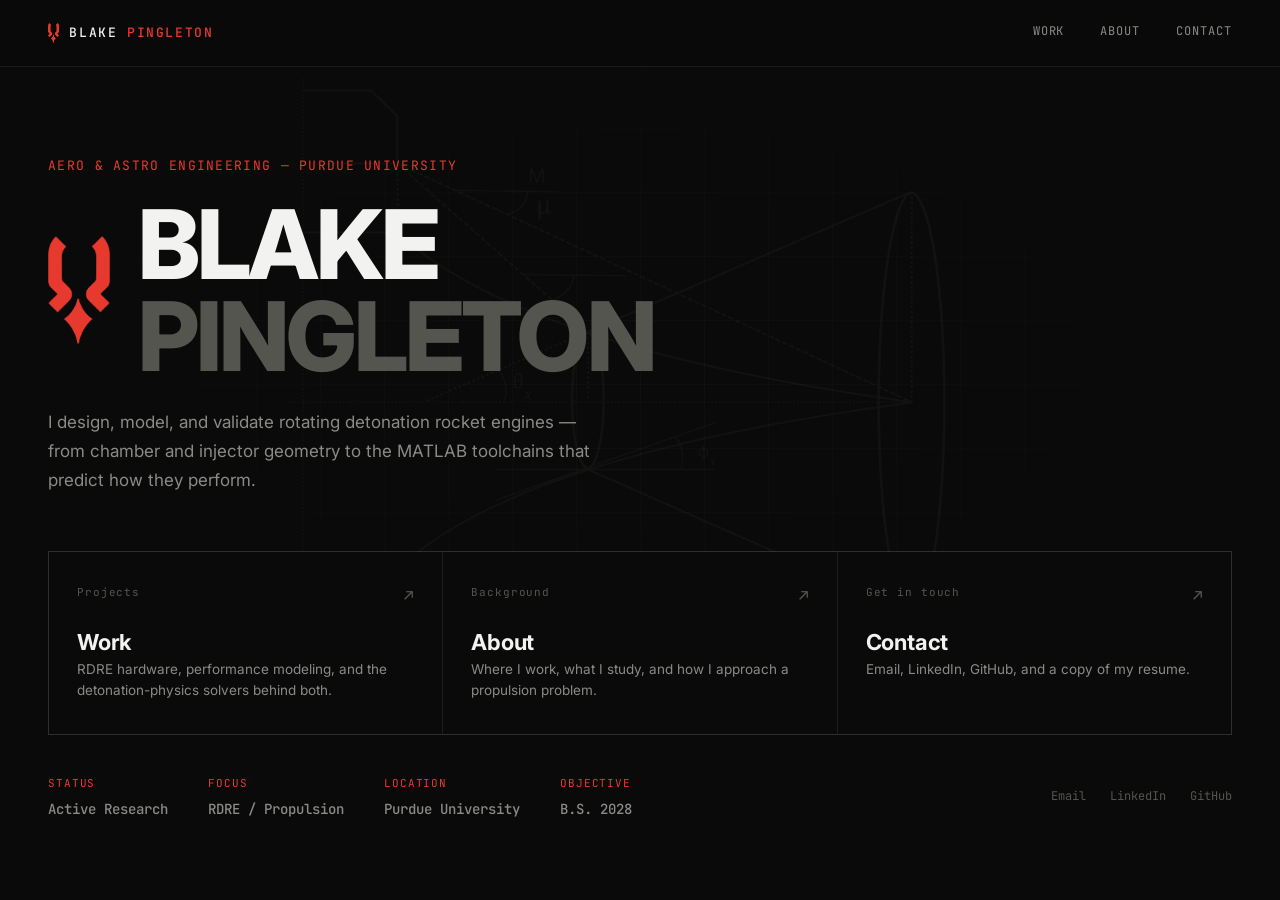
==== index.html @ a46822d8 "Add files via upload" ====
<!DOCTYPE html>
<html lang="en">
<head>
<meta charset="UTF-8">
<meta name="viewport" content="width=device-width, initial-scale=1.0">
<title>Blake Pingleton — Propulsion Engineering</title>
<link rel="icon" type="image/png" href="[data-uri]">
<link rel="stylesheet" href="styles.css">
</head>
<body>

<div class="bg-emblem"></div>

<nav>
  <a href="index.html" class="nav-logo"><img src="[data-uri]" alt=""> BLAKE <span>PINGLETON</span></a>
  <div class="nav-links">
    <a href="work.html">Work</a>
    <a href="about.html">About</a>
    <a href="contact.html">Contact</a>
  </div>
</nav>

<section class="hub" style="border-top:none;">
  <div class="grid-backdrop"></div>

  <div class="hub-eyebrow">Aero &amp; Astro Engineering — Purdue University</div>

  <div class="hub-lockup">
    <img src="[data-uri]" alt="Blake Pingleton mark" class="hub-mark">
    <h1 class="hub-name">BLAKE<span class="last">PINGLETON</span></h1>
  </div>

  <p class="hub-sub">I design, model, and validate rotating detonation rocket engines — from chamber and injector geometry to the MATLAB toolchains that predict how they perform.</p>

  <div class="hub-tiles">
    <a href="work.html" class="hub-tile">
      <div class="hub-tile-top">
        <span class="hub-tile-index">Projects</span>
        <span class="hub-tile-arrow">↗</span>
      </div>
      <div>
        <h3>Work</h3>
        <p>RDRE hardware, performance modeling, and the detonation-physics solvers behind both.</p>
      </div>
    </a>
    <a href="about.html" class="hub-tile">
      <div class="hub-tile-top">
        <span class="hub-tile-index">Background</span>
        <span class="hub-tile-arrow">↗</span>
      </div>
      <div>
        <h3>About</h3>
        <p>Where I work, what I study, and how I approach a propulsion problem.</p>
      </div>
    </a>
    <a href="contact.html" class="hub-tile">
      <div class="hub-tile-top">
        <span class="hub-tile-index">Get in touch</span>
        <span class="hub-tile-arrow">↗</span>
      </div>
      <div>
        <h3>Contact</h3>
        <p>Email, LinkedIn, GitHub, and a copy of my resume.</p>
      </div>
    </a>
  </div>

  <div class="hub-footer">
    <div class="hub-statgrid">
      <div class="hub-stat">
        <div class="hub-stat-label">Status</div>
        <div class="hub-stat-value">Active Research</div>
      </div>
      <div class="hub-stat">
        <div class="hub-stat-label">Focus</div>
        <div class="hub-stat-value">RDRE / Propulsion</div>
      </div>
      <div class="hub-stat">
        <div class="hub-stat-label">Location</div>
        <div class="hub-stat-value">Purdue University</div>
      </div>
      <div class="hub-stat">
        <div class="hub-stat-label">Objective</div>
        <div class="hub-stat-value">B.S. 2028</div>
      </div>
    </div>
    <div class="hub-quicklinks">
      <a href="mailto:bpingle@purdue.edu">Email</a>
      <a href="https://www.linkedin.com/in/24bapingleton">LinkedIn</a>
      <a href="#">GitHub</a>
    </div>
  </div>
</section>

<script src="script.js"></script>
</body>
</html>
---- styles.css ----
@import url('https://fonts.googleapis.com/css2?family=JetBrains+Mono:wght@400;500;600&family=Inter:wght@400;500;600;700;800&display=swap');

:root {
  --bg: #0a0a0a;
  --bg-raised: #121212;
  --line: rgba(255,255,255,0.08);
  --line-strong: rgba(255,255,255,0.16);
  --text: #f2f2f0;
  --text-dim: #8a8a86;
  --text-faint: #55554f;
  --red: #e8392f;
  --red-dim: #8a221c;
  --mono: 'JetBrains Mono', monospace;
  --sans: 'Inter', sans-serif;
}

* { margin: 0; padding: 0; box-sizing: border-box; }
html { scroll-behavior: smooth; }
body {
  background: var(--bg);
  color: var(--text);
  font-family: var(--sans);
  line-height: 1.5;
  -webkit-font-smoothing: antialiased;
}
a { color: inherit; text-decoration: none; }
::selection { background: var(--red); color: #fff; }
img { display: block; max-width: 100%; }

@media (prefers-reduced-motion: reduce) {
  *, *::before, *::after { animation-duration: 0.01ms !important; animation-iteration-count: 1 !important; transition-duration: 0.01ms !important; scroll-behavior: auto !important; }
}

:focus-visible {
  outline: 1px solid var(--red);
  outline-offset: 3px;
}

/* ---------- GRID BACKDROP ---------- */
.grid-backdrop {
  position: absolute;
  top: 0; left: 0; right: 0; bottom: 0;
  background:
    linear-gradient(var(--line) 1px, transparent 1px),
    linear-gradient(90deg, var(--line) 1px, transparent 1px);
  background-size: 64px 64px;
  opacity: 0.35;
  mask-image: radial-gradient(ellipse 80% 60% at 50% 40%, black 0%, transparent 75%);
  pointer-events: none;
}

/* ---------- NAV ---------- */
nav {
  position: fixed;
  top: 0; left: 0; right: 0;
  z-index: 100;
  display: flex;
  justify-content: space-between;
  align-items: center;
  padding: 22px 48px;
  background: rgba(10,10,10,0.85);
  backdrop-filter: blur(8px);
  border-bottom: 1px solid var(--line);
}

.nav-logo {
  display: flex;
  align-items: center;
  gap: 10px;
  font-family: var(--mono);
  font-size: 13px;
  letter-spacing: 0.12em;
  font-weight: 500;
}
.nav-logo img { height: 20px; width: auto; }
.nav-logo span { color: var(--red); }

.nav-links {
  display: flex;
  gap: 36px;
  font-family: var(--mono);
  font-size: 12px;
  letter-spacing: 0.08em;
  text-transform: uppercase;
}
.nav-links a {
  color: var(--text-dim);
  transition: color 0.2s ease;
  position: relative;
  padding-bottom: 4px;
}
.nav-links a:hover { color: var(--text); }
.nav-links a::after {
  content: '';
  position: absolute;
  bottom: -1px; left: 0;
  width: 0; height: 1px;
  background: var(--red);
  transition: width 0.25s ease;
}
.nav-links a:hover::after { width: 100%; }
.nav-links a.active { color: var(--text); }
.nav-links a.active::after { width: 100%; }

.nav-home {
  color: var(--red) !important;
  font-weight: 600;
}
.nav-home::after { background: var(--red); }

/* ---------- BACKGROUND EMBLEM ---------- */
.bg-emblem {
  position: fixed;
  top: 0; left: 0; right: 0; bottom: 0;
  background-image: url('assets/moc-emblem.png');
  background-repeat: no-repeat;
  background-position: center 30%;
  background-size: min(60vw, 700px) auto;
  opacity: 0.12;
  pointer-events: none;
  z-index: 0;
}

/* ---------- BUTTONS ---------- */
.btn {
  font-family: var(--mono);
  font-size: 13px;
  letter-spacing: 0.05em;
  padding: 14px 28px;
  border: 1px solid var(--line-strong);
  transition: all 0.2s ease;
  display: inline-block;
}
.btn:hover { border-color: var(--red); color: var(--red); }
.btn-primary {
  background: var(--red);
  border-color: var(--red);
  color: #0a0a0a;
  font-weight: 600;
}
.btn-primary:hover { background: transparent; color: var(--red); }

@keyframes fadeUp {
  from { opacity: 0; transform: translateY(16px); }
  to { opacity: 1; transform: translateY(0); }
}

/* ---------- PAGE HEADER (for non-hub pages) ---------- */
.page-header {
  padding: 180px 48px 80px;
  position: relative;
  overflow: hidden;
  border-bottom: 1px solid var(--line);
}
.page-eyebrow {
  font-family: var(--mono);
  font-size: 13px;
  color: var(--red);
  letter-spacing: 0.1em;
  text-transform: uppercase;
  margin-bottom: 20px;
  opacity: 0;
  animation: fadeUp 0.7s ease forwards;
}
.page-title {
  font-size: clamp(40px, 6.5vw, 80px);
  font-weight: 800;
  line-height: 1;
  letter-spacing: -0.03em;
  max-width: 900px;
  opacity: 0;
  animation: fadeUp 0.7s ease 0.08s forwards;
}
.page-sub {
  margin-top: 24px;
  font-size: 17px;
  color: var(--text-dim);
  max-width: 540px;
  line-height: 1.7;
  opacity: 0;
  animation: fadeUp 0.7s ease 0.16s forwards;
}

/* ---------- SECTION SHARED ---------- */
section { padding: 100px 48px; border-top: 1px solid var(--line); }
.section-head {
  display: flex;
  justify-content: space-between;
  align-items: flex-end;
  margin-bottom: 56px;
  flex-wrap: wrap;
  gap: 24px;
}
.section-num {
  font-family: var(--mono);
  font-size: 13px;
  color: var(--red);
  letter-spacing: 0.1em;
  margin-bottom: 12px;
}
.section-title {
  font-size: clamp(28px, 3.6vw, 44px);
  font-weight: 700;
  letter-spacing: -0.02em;
  max-width: 600px;
}
.section-desc { color: var(--text-dim); max-width: 380px; font-size: 15px; line-height: 1.7; }

.reveal { opacity: 0; transform: translateY(24px); transition: opacity 0.7s ease, transform 0.7s ease; }
.reveal.visible { opacity: 1; transform: translateY(0); }

/* ---------- PROJECT GRID / CASE STUDY PREVIEW CARDS ---------- */
.project-grid {
  display: grid;
  grid-template-columns: 1fr 1fr;
  gap: 1px;
  background: var(--line);
}
.project-card {
  background: var(--bg);
  padding: 40px;
  transition: background 0.3s ease;
  position: relative;
  overflow: hidden;
  display: flex;
  flex-direction: column;
}
.project-card:hover { background: var(--bg-raised); }
.project-tag {
  font-family: var(--mono);
  font-size: 11px;
  color: var(--red);
  letter-spacing: 0.08em;
  text-transform: uppercase;
  margin-bottom: 16px;
  display: block;
}
.project-card h3 { font-size: 26px; font-weight: 700; margin-bottom: 14px; letter-spacing: -0.01em; }
.project-card p { color: var(--text-dim); font-size: 14.5px; line-height: 1.7; margin-bottom: 24px; flex-grow: 1; }
.project-meta {
  display: flex;
  gap: 20px;
  font-family: var(--mono);
  font-size: 12px;
  color: var(--text-faint);
  padding-top: 20px;
  border-top: 1px solid var(--line);
  flex-wrap: wrap;
}
.project-link {
  margin-top: 24px;
  font-family: var(--mono);
  font-size: 12px;
  letter-spacing: 0.05em;
  color: var(--text);
  display: inline-flex;
  align-items: center;
  gap: 8px;
  transition: gap 0.2s ease, color 0.2s ease;
}
.project-card:hover .project-link { gap: 12px; color: var(--red); }

.project-visual {
  position: absolute;
  top: 24px;
  right: 24px;
  width: 110px;
  height: 110px;
  opacity: 0.55;
  transition: opacity 0.3s ease, transform 0.3s ease;
  pointer-events: none;
}
.project-visual img {
  width: 100%;
  height: 100%;
  object-fit: contain;
}
.project-card:hover .project-visual {
  opacity: 0.85;
  transform: scale(1.04);
}

/* ---------- HUB (HOMEPAGE) ---------- */
.hub {
  min-height: 100vh;
  display: flex;
  flex-direction: column;
  justify-content: center;
  padding: 140px 48px 64px;
  position: relative;
  overflow: hidden;
}

.hub-lockup {
  display: flex;
  align-items: center;
  gap: 28px;
  opacity: 0;
  animation: fadeUp 0.8s ease 0.05s forwards;
}
.hub-mark { height: clamp(64px, 9vw, 108px); width: auto; flex-shrink: 0; }
.hub-name {
  font-size: clamp(40px, 8vw, 96px);
  font-weight: 800;
  letter-spacing: -0.03em;
  line-height: 0.96;
}
.hub-name .last { display: block; color: var(--text-faint); }

.hub-eyebrow {
  font-family: var(--mono);
  font-size: 13px;
  color: var(--red);
  letter-spacing: 0.1em;
  text-transform: uppercase;
  margin-bottom: 22px;
  opacity: 0;
  animation: fadeUp 0.8s ease forwards;
}

.hub-sub {
  margin-top: 26px;
  font-size: 17px;
  color: var(--text-dim);
  max-width: 560px;
  line-height: 1.7;
  opacity: 0;
  animation: fadeUp 0.8s ease 0.12s forwards;
}

.hub-tiles {
  margin-top: 56px;
  display: grid;
  grid-template-columns: repeat(3, 1fr);
  gap: 1px;
  background: var(--line);
  border: 1px solid var(--line);
  opacity: 0;
  animation: fadeUp 0.8s ease 0.2s forwards;
}

.hub-tile {
  background: var(--bg);
  padding: 32px 28px;
  display: flex;
  flex-direction: column;
  gap: 18px;
  transition: background 0.25s ease;
  position: relative;
}
.hub-tile:hover { background: var(--bg-raised); }

.hub-tile-top {
  display: flex;
  justify-content: space-between;
  align-items: flex-start;
}
.hub-tile-index {
  font-family: var(--mono);
  font-size: 11px;
  color: var(--text-faint);
  letter-spacing: 0.08em;
}
.hub-tile-arrow {
  font-family: var(--mono);
  font-size: 16px;
  color: var(--text-faint);
  transition: transform 0.25s ease, color 0.25s ease;
}
.hub-tile:hover .hub-tile-arrow { transform: translate(4px, -4px); color: var(--red); }

.hub-tile h3 {
  font-size: 22px;
  font-weight: 700;
  letter-spacing: -0.01em;
}
.hub-tile p {
  font-size: 13.5px;
  color: var(--text-dim);
  line-height: 1.6;
}

.hub-footer {
  margin-top: 40px;
  display: flex;
  justify-content: space-between;
  align-items: center;
  flex-wrap: wrap;
  gap: 16px;
  opacity: 0;
  animation: fadeUp 0.8s ease 0.3s forwards;
}
.hub-statgrid {
  display: flex;
  gap: 40px;
  flex-wrap: wrap;
}
.hub-stat-label {
  font-family: var(--mono);
  font-size: 11px;
  color: var(--red);
  letter-spacing: 0.08em;
  text-transform: uppercase;
  margin-bottom: 7px;
}
.hub-stat-value {
  font-family: var(--mono);
  font-size: 14px;
  color: var(--text-dim);
  font-weight: 500;
  white-space: nowrap;
}
.hub-quicklinks {
  display: flex;
  gap: 24px;
  font-family: var(--mono);
  font-size: 12px;
}
.hub-quicklinks a {
  color: var(--text-faint);
  border-bottom: 1px solid transparent;
  padding-bottom: 2px;
  transition: color 0.2s ease, border-color 0.2s ease;
}
.hub-quicklinks a:hover { color: var(--red); border-color: var(--red); }

/* ---------- ABOUT ---------- */
.about-grid { display: grid; grid-template-columns: 1.2fr 1fr; gap: 64px; }
.about-text p { font-size: 17px; line-height: 1.8; color: var(--text-dim); margin-bottom: 20px; }
.about-text strong { color: var(--text); font-weight: 600; }
.org-list { border-top: 1px solid var(--line); }
.org-item { padding: 20px 0; border-bottom: 1px solid var(--line); display: flex; justify-content: space-between; align-items: baseline; gap: 12px; flex-wrap: wrap; }
.org-name { font-weight: 600; font-size: 15px; }
.org-role { font-family: var(--mono); font-size: 12px; color: var(--text-faint); text-align: right; }

/* ---------- CASE STUDY ---------- */
.case-header {
  padding: 180px 48px 64px;
  position: relative;
  overflow: hidden;
  border-bottom: 1px solid var(--line);
}
.back-link {
  font-family: var(--mono);
  font-size: 12px;
  letter-spacing: 0.05em;
  color: var(--text-dim);
  display: inline-flex;
  align-items: center;
  gap: 8px;
  margin-bottom: 32px;
  transition: gap 0.2s ease, color 0.2s ease;
  opacity: 0;
  animation: fadeUp 0.7s ease forwards;
}
.back-link:hover { gap: 12px; color: var(--red); }

.case-tag {
  font-family: var(--mono);
  font-size: 13px;
  color: var(--red);
  letter-spacing: 0.1em;
  text-transform: uppercase;
  margin-bottom: 18px;
  opacity: 0;
  animation: fadeUp 0.7s ease 0.06s forwards;
}
.case-title {
  font-size: clamp(36px, 5.5vw, 68px);
  font-weight: 800;
  line-height: 1.02;
  letter-spacing: -0.03em;
  max-width: 900px;
  opacity: 0;
  animation: fadeUp 0.7s ease 0.12s forwards;
}
.case-dek {
  margin-top: 22px;
  font-size: 17px;
  color: var(--text-dim);
  max-width: 600px;
  line-height: 1.7;
  opacity: 0;
  animation: fadeUp 0.7s ease 0.18s forwards;
}

.case-specs {
  margin-top: 48px;
  display: grid;
  grid-template-columns: repeat(4, 1fr);
  border-top: 1px solid var(--line);
  max-width: 820px;
  opacity: 0;
  animation: fadeUp 0.7s ease 0.24s forwards;
}
.spec { padding: 20px 24px 0 0; border-right: 1px solid var(--line); }
.spec:last-child { border-right: none; }
.spec-label { font-family: var(--mono); font-size: 11px; color: var(--text-faint); letter-spacing: 0.08em; text-transform: uppercase; margin-bottom: 8px; }
.spec-value { font-family: var(--mono); font-size: 17px; font-weight: 500; line-height: 1.3; }

.case-body {
  padding: 100px 48px;
  display: grid;
  grid-template-columns: 200px 1fr;
  gap: 64px;
  max-width: 1240px;
  margin: 0 auto;
}
.case-toc { position: sticky; top: 100px; align-self: start; }
.case-toc-label { font-family: var(--mono); font-size: 11px; color: var(--text-faint); letter-spacing: 0.08em; text-transform: uppercase; margin-bottom: 16px; }
.case-toc a {
  display: block;
  font-family: var(--mono);
  font-size: 12.5px;
  color: var(--text-dim);
  padding: 9px 0;
  border-left: 1px solid var(--line);
  padding-left: 16px;
  transition: color 0.2s ease, border-color 0.2s ease;
}
.case-toc a:hover { color: var(--text); border-color: var(--line-strong); }

.case-content { max-width: 700px; }
.case-section { margin-bottom: 72px; }
.case-section:last-child { margin-bottom: 0; }
.case-section-num { font-family: var(--mono); font-size: 12px; color: var(--red); letter-spacing: 0.08em; margin-bottom: 14px; }
.case-section h2 { font-size: 28px; font-weight: 700; letter-spacing: -0.01em; margin-bottom: 20px; }
.case-section p { font-size: 16px; line-height: 1.8; color: var(--text-dim); margin-bottom: 18px; }
.case-section p:last-child { margin-bottom: 0; }
.case-section strong { color: var(--text); font-weight: 600; }
.case-section ul { margin: 18px 0; padding-left: 0; list-style: none; }
.case-section li {
  font-size: 15.5px;
  line-height: 1.7;
  color: var(--text-dim);
  padding-left: 24px;
  position: relative;
  margin-bottom: 12px;
}
.case-section li::before {
  content: '—';
  position: absolute;
  left: 0;
  color: var(--red);
}
.callout {
  border: 1px solid var(--line-strong);
  border-left: 2px solid var(--red);
  padding: 20px 24px;
  margin: 24px 0;
  background: var(--bg-raised);
}
.callout-label { font-family: var(--mono); font-size: 11px; color: var(--red); letter-spacing: 0.08em; text-transform: uppercase; margin-bottom: 10px; }
.callout p { color: var(--text-dim); font-size: 14.5px; margin-bottom: 0; }

.case-nav {
  border-top: 1px solid var(--line);
  padding: 48px;
  display: flex;
  justify-content: space-between;
  align-items: center;
  flex-wrap: wrap;
  gap: 16px;
}
.case-nav-link {
  font-family: var(--mono);
  font-size: 12px;
  letter-spacing: 0.05em;
  color: var(--text-dim);
  display: flex;
  align-items: center;
  gap: 10px;
  transition: color 0.2s ease, gap 0.2s ease;
}
.case-nav-link:hover { color: var(--red); }
.case-nav-link.next { flex-direction: row-reverse; }
.case-nav-link.next:hover { gap: 14px; }
.case-nav-link.prev:hover { gap: 14px; }
.case-nav-link span.label { color: var(--text-faint); display: block; font-size: 10px; margin-bottom: 4px; text-transform: uppercase; letter-spacing: 0.08em; }

/* ---------- CONTACT ---------- */
.contact-hero {
  min-height: calc(100vh - 0px);
  display: flex;
  flex-direction: column;
  justify-content: center;
  padding: 140px 48px 80px;
  position: relative;
  overflow: hidden;
}
.contact-title {
  font-size: clamp(40px, 7vw, 88px);
  font-weight: 800;
  letter-spacing: -0.02em;
  margin-bottom: 36px;
  max-width: 900px;
  opacity: 0;
  animation: fadeUp 0.8s ease 0.06s forwards;
}
.contact-links {
  display: grid;
  grid-template-columns: repeat(2, 1fr);
  gap: 1px;
  background: var(--line);
  border: 1px solid var(--line);
  max-width: 720px;
  opacity: 0;
  animation: fadeUp 0.8s ease 0.14s forwards;
}
.contact-link-card {
  background: var(--bg);
  padding: 26px 28px;
  display: flex;
  flex-direction: column;
  gap: 6px;
  transition: background 0.25s ease;
}
.contact-link-card:hover { background: var(--bg-raised); }
.contact-link-label { font-family: var(--mono); font-size: 11px; color: var(--text-faint); letter-spacing: 0.08em; text-transform: uppercase; }
.contact-link-value { font-family: var(--mono); font-size: 15px; color: var(--text); transition: color 0.2s ease; }
.contact-link-card:hover .contact-link-value { color: var(--red); }
.contact-links .contact-link-card:nth-child(5) { grid-column: 1 / -1; }
@media (max-width: 800px) {
  .contact-links .contact-link-card:nth-child(5) { grid-column: auto; }
}

/* ---------- FOOTER ---------- */
footer.site-footer {
  padding: 48px;
  border-top: 1px solid var(--line);
  display: flex;
  justify-content: flex-end;
  font-family: var(--mono);
  font-size: 11px;
  color: var(--text-faint);
  letter-spacing: 0.05em;
  flex-wrap: wrap;
  gap: 8px;
}
footer.site-footer a { color: var(--text-faint); transition: color 0.2s ease; }
footer.site-footer a:hover { color: var(--red); }

/* ---------- RESPONSIVE ---------- */
@media (max-width: 900px) {
  .case-body { grid-template-columns: 1fr; }
  .case-toc { position: static; display: flex; gap: 18px; overflow-x: auto; padding-bottom: 8px; }
  .case-toc-label { display: none; }
  .case-toc a { border-left: none; border-bottom: 1px solid var(--line); padding: 0 0 8px 0; white-space: nowrap; }
}

@media (max-width: 420px) {
  nav { padding: 16px 16px; }
  .nav-logo { font-size: 11px; gap: 7px; }
  .nav-logo img { height: 16px; }
  .nav-links { gap: 11px; font-size: 10.5px; }
}

@media (max-width: 340px) {
  nav { flex-wrap: wrap; gap: 8px; padding: 14px 16px; }
  .nav-links { gap: 10px; font-size: 10px; }
}

@media (max-width: 800px) {
  nav { padding: 18px 24px; }
  .nav-links { gap: 18px; }
  .hub, .page-header, .case-header, .contact-hero { padding-left: 24px; padding-right: 24px; }
  section { padding: 70px 24px; }
  .project-grid { grid-template-columns: 1fr; }
  .about-grid { grid-template-columns: 1fr; gap: 40px; }
  .hub-tiles { grid-template-columns: 1fr; }
  .hub-lockup { gap: 18px; }
  .hub-mark { height: 56px; }
  .hub-statgrid { gap: 24px 32px; }
  .case-specs, footer.site-footer .case-specs { grid-template-columns: repeat(2, 1fr); }
  .case-specs .spec:nth-child(2) { border-right: none; }
  .contact-links { grid-template-columns: 1fr; }
  .case-body { padding: 70px 24px; }
  .case-nav { padding: 32px 24px; flex-direction: column; align-items: flex-start; }
  footer.site-footer { padding: 40px 24px; flex-direction: column; }
}
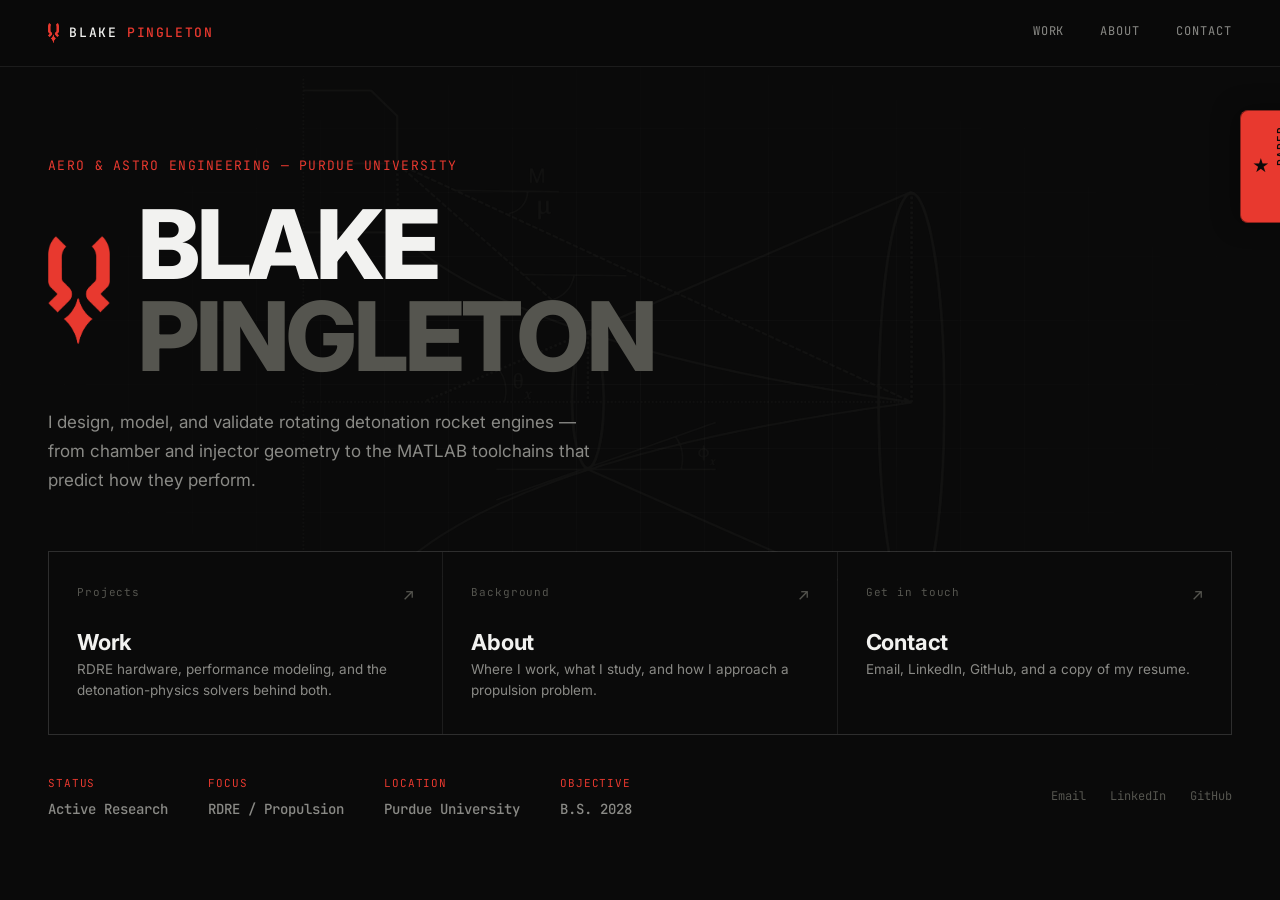
==== commit 31bf23d4: "Add files via upload" ====
--- a/index.html
+++ b/index.html
@@ -19,6 +19,16 @@
     <a href="contact.html">Contact</a>
   </div>
 </nav>
+
+<a href="https://arc.aiaa.org/doi/10.2514/6.2026-116353" target="_blank" rel="noopener" class="paper-tab">
+  <span class="paper-tab-icon">★</span>
+  <span class="paper-tab-collapsed">Paper</span>
+  <span class="paper-tab-expanded">
+    <span class="paper-tab-label">Published — AIAA Region III</span>
+    <span class="paper-tab-title">I co-authored a paper on DEIMOS, our methane-GOx RDRE. Check it out!</span>
+    <span class="paper-tab-cta">Read it on AIAA ARC ↗</span>
+  </span>
+</a>
 
 <section class="hub" style="border-top:none;">
   <div class="grid-backdrop"></div>
--- a/styles.css
+++ b/styles.css
@@ -145,6 +145,103 @@
   to { opacity: 1; transform: translateY(0); }
 }
 
+/* ---------- PUBLICATION TAB (top-right, expands on hover) ---------- */
+.paper-tab {
+  position: fixed;
+  top: 110px;
+  right: 0;
+  z-index: 95;
+  display: flex;
+  align-items: center;
+  transform: translateX(calc(100% - 40px));
+  background: var(--red);
+  border: 1px solid var(--red-dim);
+  border-right: none;
+  border-radius: 8px 0 0 8px;
+  box-shadow: -4px 0 24px rgba(0,0,0,0.35);
+  overflow: hidden;
+  transition: transform 0.35s cubic-bezier(0.22, 1, 0.36, 1);
+  cursor: pointer;
+  max-width: min(360px, calc(100vw - 24px));
+}
+.paper-tab:hover,
+.paper-tab:focus-visible {
+  transform: translateX(0);
+}
+
+.paper-tab-icon {
+  flex-shrink: 0;
+  width: 40px;
+  height: 56px;
+  display: flex;
+  align-items: center;
+  justify-content: center;
+  font-size: 17px;
+  color: #0a0a0a;
+}
+
+.paper-tab-collapsed {
+  position: absolute;
+  left: 40px;
+  top: 50%;
+  transform: translateY(-50%) rotate(-90deg);
+  transform-origin: left center;
+  font-family: var(--mono);
+  font-size: 11px;
+  font-weight: 600;
+  letter-spacing: 0.1em;
+  text-transform: uppercase;
+  color: #0a0a0a;
+  white-space: nowrap;
+  opacity: 1;
+  transition: opacity 0.2s ease;
+  pointer-events: none;
+}
+.paper-tab:hover .paper-tab-collapsed,
+.paper-tab:focus-visible .paper-tab-collapsed {
+  opacity: 0;
+}
+
+.paper-tab-expanded {
+  display: flex;
+  flex-direction: column;
+  gap: 5px;
+  padding: 14px 20px 14px 4px;
+  white-space: normal;
+}
+.paper-tab-label {
+  font-family: var(--mono);
+  font-size: 10.5px;
+  font-weight: 600;
+  letter-spacing: 0.1em;
+  text-transform: uppercase;
+  color: rgba(10,10,10,0.65);
+}
+.paper-tab-title {
+  font-size: 14px;
+  font-weight: 700;
+  line-height: 1.35;
+  color: #0a0a0a;
+  letter-spacing: -0.01em;
+}
+.paper-tab-cta {
+  font-family: var(--mono);
+  font-size: 11.5px;
+  font-weight: 600;
+  color: #0a0a0a;
+  text-decoration: underline;
+  text-underline-offset: 3px;
+  margin-top: 2px;
+}
+
+@media (max-width: 720px) {
+  .paper-tab {
+    top: 96px;
+  }
+  .paper-tab-expanded { padding: 12px 16px 12px 4px; }
+  .paper-tab-title { font-size: 13px; }
+}
+
 /* ---------- PAGE HEADER (for non-hub pages) ---------- */
 .page-header {
   padding: 180px 48px 80px;
@@ -428,6 +525,28 @@
 .about-grid { display: grid; grid-template-columns: 1.2fr 1fr; gap: 64px; }
 .about-text p { font-size: 17px; line-height: 1.8; color: var(--text-dim); margin-bottom: 20px; }
 .about-text strong { color: var(--text); font-weight: 600; }
+.about-quote {
+  margin: 36px 0 8px;
+  padding: 4px 0 4px 24px;
+  border-left: 2px solid var(--red);
+}
+.about-quote p {
+  font-family: var(--mono);
+  font-size: 16px;
+  line-height: 1.65;
+  color: var(--text);
+  font-style: italic;
+  margin-bottom: 10px;
+}
+.about-quote cite {
+  display: block;
+  font-family: var(--mono);
+  font-size: 12px;
+  font-style: normal;
+  letter-spacing: 0.05em;
+  text-transform: uppercase;
+  color: var(--red);
+}
 .org-list { border-top: 1px solid var(--line); }
 .org-item { padding: 20px 0; border-bottom: 1px solid var(--line); display: flex; justify-content: space-between; align-items: baseline; gap: 12px; flex-wrap: wrap; }
 .org-name { font-weight: 600; font-size: 15px; }
@@ -597,6 +716,7 @@
   opacity: 0;
   animation: fadeUp 0.8s ease 0.06s forwards;
 }
+.text-red { color: var(--red); }
 .contact-links {
   display: grid;
   grid-template-columns: repeat(2, 1fr);
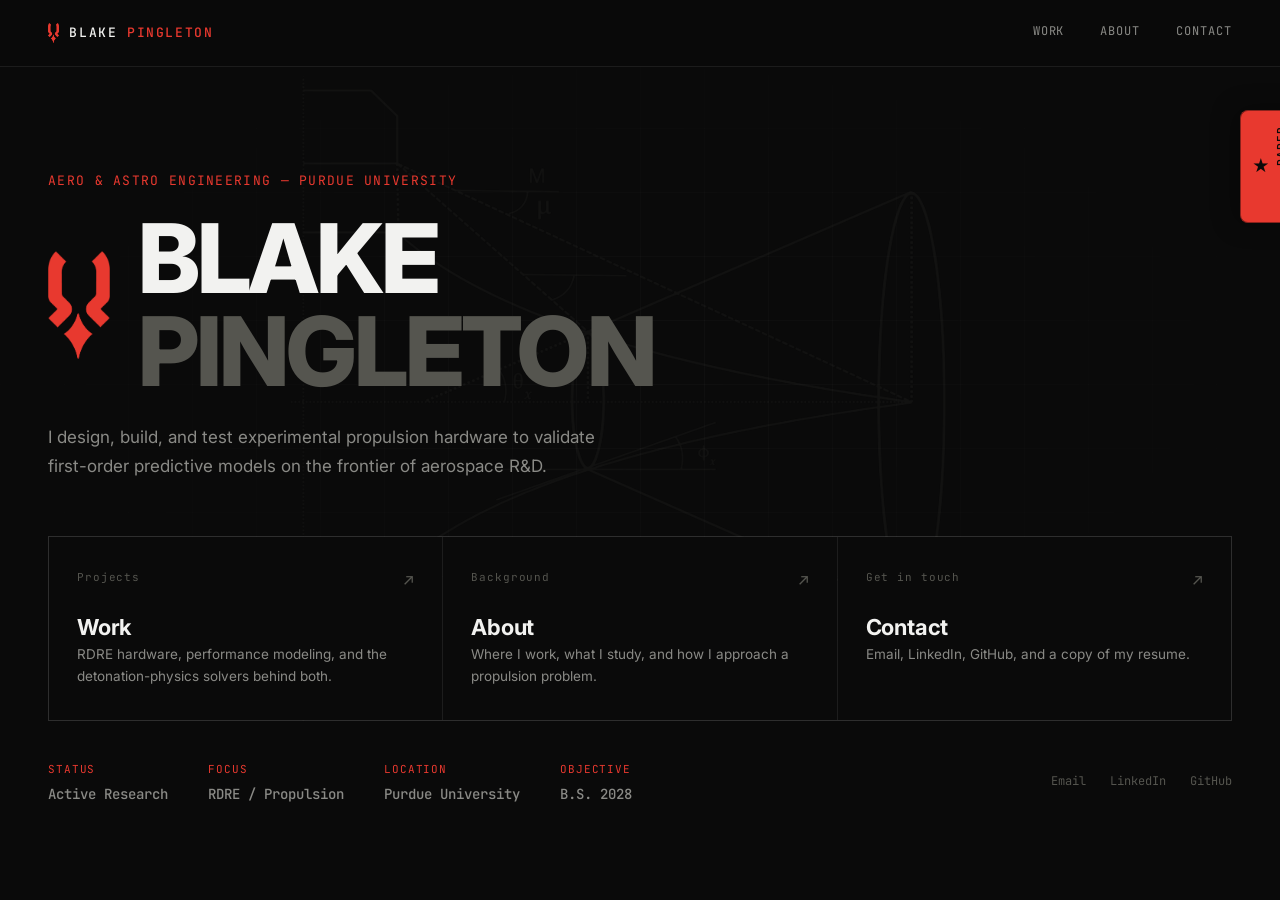
==== commit ad657ee3: "Add files via upload" ====
--- a/index.html
+++ b/index.html
@@ -40,7 +40,7 @@
     <h1 class="hub-name">BLAKE<span class="last">PINGLETON</span></h1>
   </div>
 
-  <p class="hub-sub">I design, model, and validate rotating detonation rocket engines — from chamber and injector geometry to the MATLAB toolchains that predict how they perform.</p>
+  <p class="hub-sub">I design, build, and test experimental propulsion hardware to validate first-order predictive models on the frontier of aerospace R&D.</p>
 
   <div class="hub-tiles">
     <a href="work.html" class="hub-tile">
--- a/styles.css
+++ b/styles.css
@@ -547,10 +547,15 @@
   text-transform: uppercase;
   color: var(--red);
 }
-.org-list { border-top: 1px solid var(--line); }
-.org-item { padding: 20px 0; border-bottom: 1px solid var(--line); display: flex; justify-content: space-between; align-items: baseline; gap: 12px; flex-wrap: wrap; }
-.org-name { font-weight: 600; font-size: 15px; }
-.org-role { font-family: var(--mono); font-size: 12px; color: var(--text-faint); text-align: right; }
+.about-photo { display: flex; justify-content: center; align-items: flex-start; padding-top: 4px; }
+.about-photo img {
+  width: 100%;
+  max-width: 340px;
+  aspect-ratio: 1 / 1;
+  object-fit: cover;
+  border-radius: 50%;
+  border: 2px solid var(--red);
+}
 
 /* ---------- CASE STUDY ---------- */
 .case-header {
@@ -798,3 +803,123 @@
   .case-nav { padding: 32px 24px; flex-direction: column; align-items: flex-start; }
   footer.site-footer { padding: 40px 24px; flex-direction: column; }
 }
+
+/* ---------- PROJECT SELECTOR (WORK PAGE) ---------- */
+.selector {
+  display: grid;
+  grid-template-columns: 300px 1fr;
+  gap: 0;
+  border: 1px solid var(--line);
+  height: 800px;
+  max-height: 80vh;
+}
+
+.roster {
+  border-right: 1px solid var(--line);
+  display: flex;
+  flex-direction: column;
+  overflow-y: auto;
+}
+.roster-head {
+  padding: 20px 24px 16px;
+  border-bottom: 1px solid var(--line);
+  font-family: var(--mono);
+  font-size: 11px;
+  color: var(--text-faint);
+  text-transform: uppercase;
+  letter-spacing: 0.08em;
+  position: sticky;
+  top: 0;
+  background: var(--bg);
+  z-index: 1;
+}
+.roster-item {
+  padding: 22px 24px;
+  border-bottom: 1px solid var(--line);
+  cursor: pointer;
+  position: relative;
+  transition: background 0.2s ease, padding-left 0.2s ease;
+  background: var(--bg);
+}
+.roster-item:last-child { border-bottom: none; }
+.roster-item:hover { background: var(--bg-raised); }
+.roster-item.active {
+  background: var(--bg-raised);
+  padding-left: 32px;
+}
+.roster-item.active::before {
+  content: '';
+  position: absolute;
+  left: 0; top: 0; bottom: 0;
+  width: 3px;
+  background: var(--red);
+}
+.roster-index {
+  font-family: var(--mono);
+  font-size: 11px;
+  color: var(--text-faint);
+  display: block;
+  margin-bottom: 8px;
+}
+.roster-item.active .roster-index { color: var(--red); }
+.roster-name { font-size: 17px; font-weight: 700; letter-spacing: -0.01em; margin-bottom: 4px; }
+.roster-tag { font-family: var(--mono); font-size: 11px; color: var(--text-dim); }
+
+.focus-pane { overflow-y: auto; position: relative; }
+
+.focus-visual {
+  position: relative;
+  display: flex;
+  align-items: center;
+  justify-content: center;
+  padding: 32px;
+  height: 440px;
+  border-bottom: 1px solid var(--line);
+  background:
+    linear-gradient(var(--line) 1px, transparent 1px),
+    linear-gradient(90deg, var(--line) 1px, transparent 1px);
+  background-size: 32px 32px;
+}
+.focus-visual img { max-width: 86%; max-height: 380px; opacity: 0.92; }
+.focus-bracket { position: absolute; width: 24px; height: 24px; border-color: var(--red); opacity: 0.85; }
+.fb-tl { top: 16px; left: 16px; border-top: 2px solid var(--red); border-left: 2px solid var(--red); }
+.fb-tr { top: 16px; right: 16px; border-top: 2px solid var(--red); border-right: 2px solid var(--red); }
+.fb-bl { bottom: 16px; left: 16px; border-bottom: 2px solid var(--red); border-left: 2px solid var(--red); }
+.fb-br { bottom: 16px; right: 16px; border-bottom: 2px solid var(--red); border-right: 2px solid var(--red); }
+
+.focus-head { padding: 32px 40px 0; }
+.focus-tag {
+  font-family: var(--mono);
+  font-size: 11px;
+  color: var(--red);
+  text-transform: uppercase;
+  letter-spacing: 0.08em;
+  margin-bottom: 12px;
+  display: block;
+}
+.focus-title { font-size: 32px; font-weight: 800; letter-spacing: -0.02em; margin-bottom: 14px; }
+.focus-dek { color: var(--text-dim); font-size: 15.5px; line-height: 1.7; max-width: 600px; margin-bottom: 24px; }
+.focus-meta {
+  display: flex;
+  gap: 24px;
+  font-family: var(--mono);
+  font-size: 12px;
+  color: var(--text-faint);
+  padding: 18px 0;
+  border-top: 1px solid var(--line);
+  border-bottom: 1px solid var(--line);
+  flex-wrap: wrap;
+}
+
+.focus-body { padding: 40px 40px 60px; max-width: 700px; }
+.focus-body .case-section { margin-bottom: 56px; }
+.focus-body .case-section:last-child { margin-bottom: 0; }
+
+@media (max-width: 760px) {
+  .selector { grid-template-columns: 1fr; height: auto; max-height: none; }
+  .roster { border-right: none; border-bottom: 1px solid var(--line); max-height: 280px; }
+  .focus-pane { max-height: 70vh; }
+  .focus-visual { height: 280px; }
+  .focus-visual img { max-height: 220px; }
+  .focus-head, .focus-body { padding-left: 24px; padding-right: 24px; }
+}
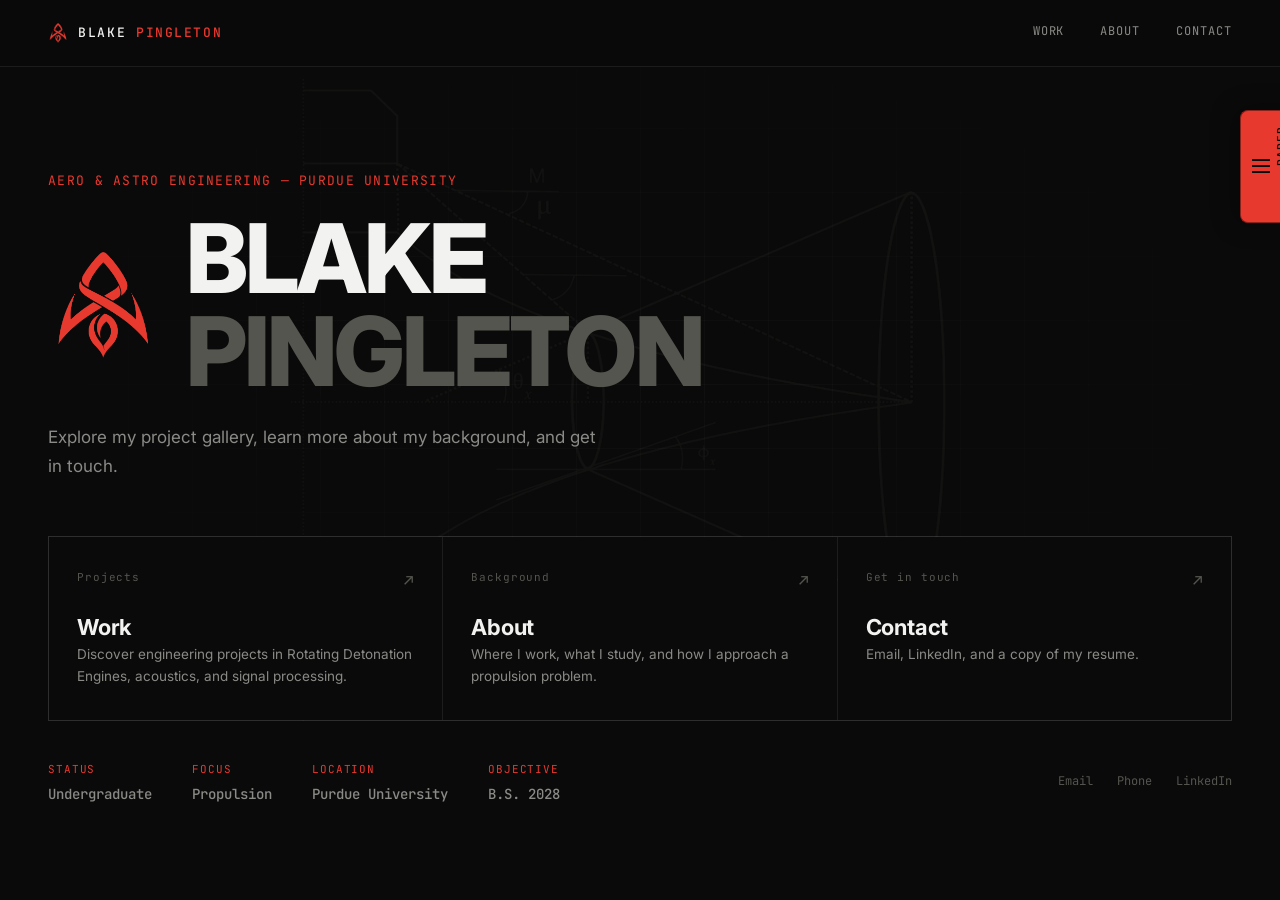
==== commit 9390bbb2: "Add files via upload" ====
--- a/index.html
+++ b/index.html
@@ -4,7 +4,7 @@
 <meta charset="UTF-8">
 <meta name="viewport" content="width=device-width, initial-scale=1.0">
 <title>Blake Pingleton — Propulsion Engineering</title>
-<link rel="icon" type="image/png" href="[data-uri]">
+<link rel="icon" type="image/png" href="[data-uri]">
 <link rel="stylesheet" href="styles.css">
 </head>
 <body>
@@ -12,7 +12,7 @@
 <div class="bg-emblem"></div>
 
 <nav>
-  <a href="index.html" class="nav-logo"><img src="[data-uri]" alt=""> BLAKE <span>PINGLETON</span></a>
+  <a href="index.html" class="nav-logo"><img src="[data-uri]